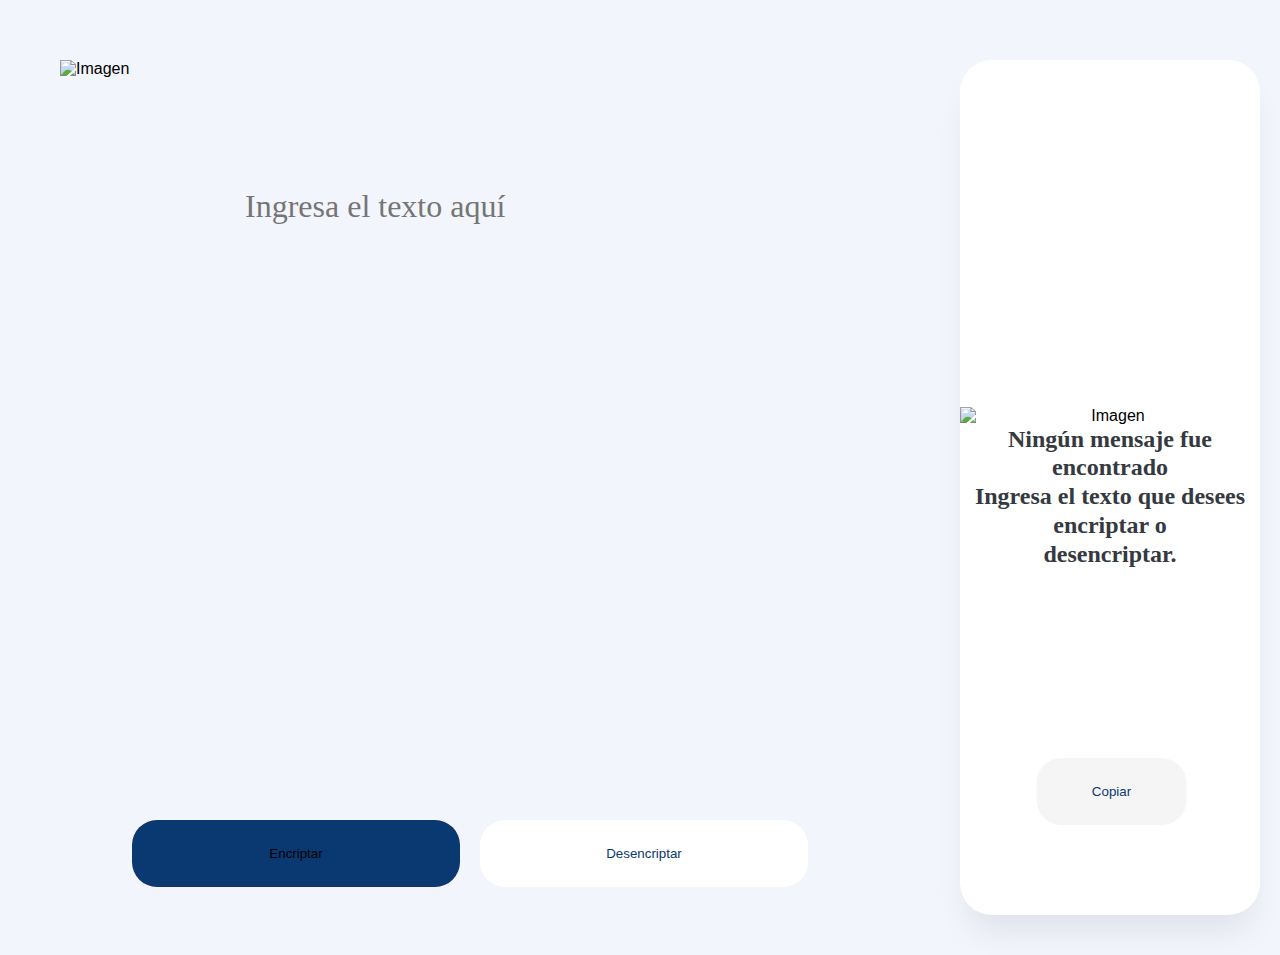
==== index.html @ b9395d69 "Avances16" ====
<!DOCTYPE html>
<html>
<head>
    <meta charset="UTF-8">
    <meta name="viewport" content="width=device-width, initial-scale=1.0">
    <title>Encriptador y desencriptador de texto</title>
    <link rel="stylesheet" href="style.css"> 
</head>
<body>
    

    <div class="image-container" style="border-radius: 32px; background: var(--white, #FFF); box-shadow: 0px 24px 32px -8px rgba(0, 0, 0, 0.08);">
        <img src="C:\Users\exiao\OneDrive\Escritorio\Alura\Proyecto_AluraLatam\Imagen1.png" alt="Imagen" />

        <div class="result">
            <div id="internal-text">
                <p>Ningún mensaje fue </p>
                     <p>encontrado</p>
            </div>

             <div id="my-container">
                <p>Ingresa el texto que desees encriptar o</p>
                <p>desencriptar.</p>
              </div>


            <div id="texto-dos-lineas"></div>
            <button class="copy custom-button" onclick="copyResult()">Copiar</button>
          </div>
          
    </div>

    <div class="image-ta">
        <img src="C:\Users\exiao\OneDrive\Escritorio\Alura\Proyecto_AluraLatam\Logo.png" alt="Imagen" class="image-t">
    </div>

    
  
    
    <div class="input-container">
        <input type="text" id="external-text" placeholder="Ingresa el texto aquí">
    </div>


    <div class="button-container">
        <button class="encrypt-button" onclick="encryptText()">Encriptar</button>
        <span style="margin: 10px;"></span>
        <button class="decrypt-button" onclick="decryptText()">Desencriptar</button>
    </div>
    
    <script src="script.js"></script>
</body>
</html>
---- style.css ----
body {
    font-family: Arial, sans-serif;
    margin: 0;
    padding: 20px;
    background: var(--light-blue-light-blue-100, #F3F5FC);
}

.image-ta {
    position: relative;
    margin-left: 40px;
    margin-top: 40px;
    position: absolute;
top: 20px; 
left: 20px; 
}

.image-ta .image-t {
    width: 120px;
    height: 48px;
    flex-shrink: 0;
}

h1 {
    text-align: center;
}

label {
    display: block;
    margin-bottom: 10px;
}

.input-container {
    position: relative;
    margin-left: 225px;
    margin-top: 168px;
position: absolute;
top: 20px; 
left: 20px; 

}


.input-container input[type="text"] {
    background: var(--color-main);
    height: 100%;
    width: 100%;
    padding: 0;
    border: 0;
    outline: none;
    border-color: none;
    font-family: Inter;
    font-weight: 400;
    font-size: 32px;
    color: var(--color-accent-1);
    resize: none;
    text-align: none ;
    
}

input[type="text"]:focus {
    border-color: #0A3871;
}

.button-container {
    display: flex;
    justify-content: center;
    margin-top: 800px;
}

button {
    width: 40%;
    height: 67px;
    border-radius: 25px;
    border: 1px;
    padding: 24px;
    gap: 8px;
}

.encrypt-button {
    width: 328px;
    height: 67px;
    border-radius: 25px;
    border: 1px;
    padding: 24px;
    gap: 8px;
    background-color: #0A3871;

}

.decrypt-button {
    width: 328px;
    height: 67px;
    border-radius: 25px;
    border: 1px;
    padding: 24px;
    gap: 8px;
    background-color: white;
    color: #0A3871;
}

.copy {
    width: 150px;
    height: 67px;
    border-radius: 25px;
    border: 1px;
    padding: 24px;
    gap: 8px;
    background-color: whitesmoke;
    color: #0A3871;
    margin-top: 370px;
}

.custom-button {
    position: absolute;
    bottom: 75px; 
    transform: translateX(1%);
  }
  


  .result {
    display: flex;
    flex-direction: column;
    align-self: stretch;
    align-items: center;
    margin: 0 auto; /* Centrar horizontalmente */
    text-align: center; /* Centrar verticalmente */
    word-wrap: break-word; /* Dividir palabras largas */
    line-height: 1.2; /* Altura de línea */
  }

  .result p {
    color: var(--gray-gray-500, #343A40);
    text-align: center;
    font-size: 24px;
    font-family: Inter;
    font-style: normal;
    font-weight: 700;
    line-height: 120%;
    margin: 0px 0; /* Ajusta el valor*/
  }

  .result #my-container  {
    color: var(--gray-gray-400, #495057);
    text-align: center;
    font-size: 16px;
    font-family: Inter;
    font-style: normal;
    font-weight: 400;
    line-height: 150%;
  }


input.no-border {
    border: none;
    outline: none;
  }
  

.image-container {
    max-width: 90%;
    height: auto;
    margin: 40px auto; 
    text-align: center;
    display: flex;
    flex-direction: column;
    align-items: center;
    justify-content: center;
    width: 400px;
    height: 855px;
    flex-shrink: 0;
    float: right;
    max-width: 300px;
    margin-left: 40px;
}


.image-container img {
    width: 100%;
    height: auto;
}
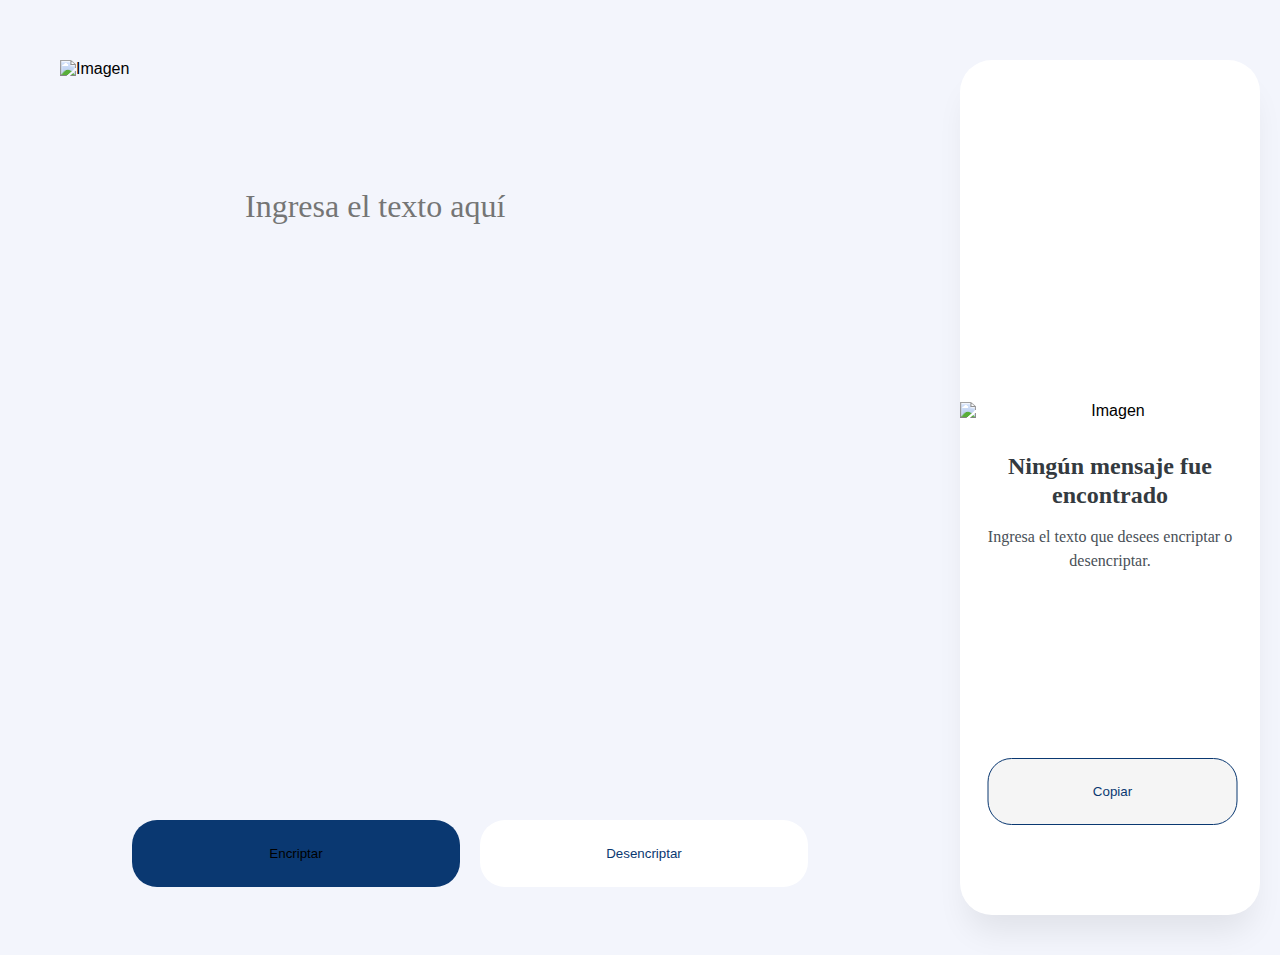
==== commit a8e31389: "OK" ====
--- a/index.html
+++ b/index.html
@@ -17,18 +17,18 @@
                 <p>Ningún mensaje fue </p>
                      <p>encontrado</p>
             </div>
-
-             <div id="my-container">
-                <p>Ingresa el texto que desees encriptar o</p>
-                <p>desencriptar.</p>
-              </div>
-
-
+        <div class="result2">
+            <p class="message1">Ingresa el texto que desees encriptar o</p>
+            <p class="message1">             desencriptar.</p>
+        </div>
             <div id="texto-dos-lineas"></div>
             <button class="copy custom-button" onclick="copyResult()">Copiar</button>
           </div>
           
     </div>
+
+
+
 
     <div class="image-ta">
         <img src="C:\Users\exiao\OneDrive\Escritorio\Alura\Proyecto_AluraLatam\Logo.png" alt="Imagen" class="image-t">
--- a/style.css
+++ b/style.css
@@ -99,7 +99,7 @@
 }
 
 .copy {
-    width: 150px;
+    width: 250px;
     height: 67px;
     border-radius: 25px;
     border: 1px;
@@ -108,6 +108,8 @@
     background-color: whitesmoke;
     color: #0A3871;
     margin-top: 370px;
+    border-radius: 24px;
+    border: 1px solid var(--dark-blue-dark-blue-300, #0A3871);
 }
 
 .custom-button {
@@ -123,10 +125,16 @@
     flex-direction: column;
     align-self: stretch;
     align-items: center;
-    margin: 0 auto; /* Centrar horizontalmente */
-    text-align: center; /* Centrar verticalmente */
-    word-wrap: break-word; /* Dividir palabras largas */
-    line-height: 1.2; /* Altura de línea */
+    margin: 0 auto; 
+    text-align: center;
+    word-wrap: break-word;
+    line-height: 1.2; 
+    padding-top: 32px;
+  }
+
+ .result2 {
+        
+        padding-top: 16px;
   }
 
   .result p {
@@ -137,10 +145,10 @@
     font-style: normal;
     font-weight: 700;
     line-height: 120%;
-    margin: 0px 0; /* Ajusta el valor*/
+    margin: 0px 0;
   }
 
-  .result #my-container  {
+  .result .message1 {
     color: var(--gray-gray-400, #495057);
     text-align: center;
     font-size: 16px;
@@ -148,6 +156,7 @@
     font-style: normal;
     font-weight: 400;
     line-height: 150%;
+    
   }
 
 
@@ -179,3 +188,5 @@
     width: 100%;
     height: auto;
 }
+
+
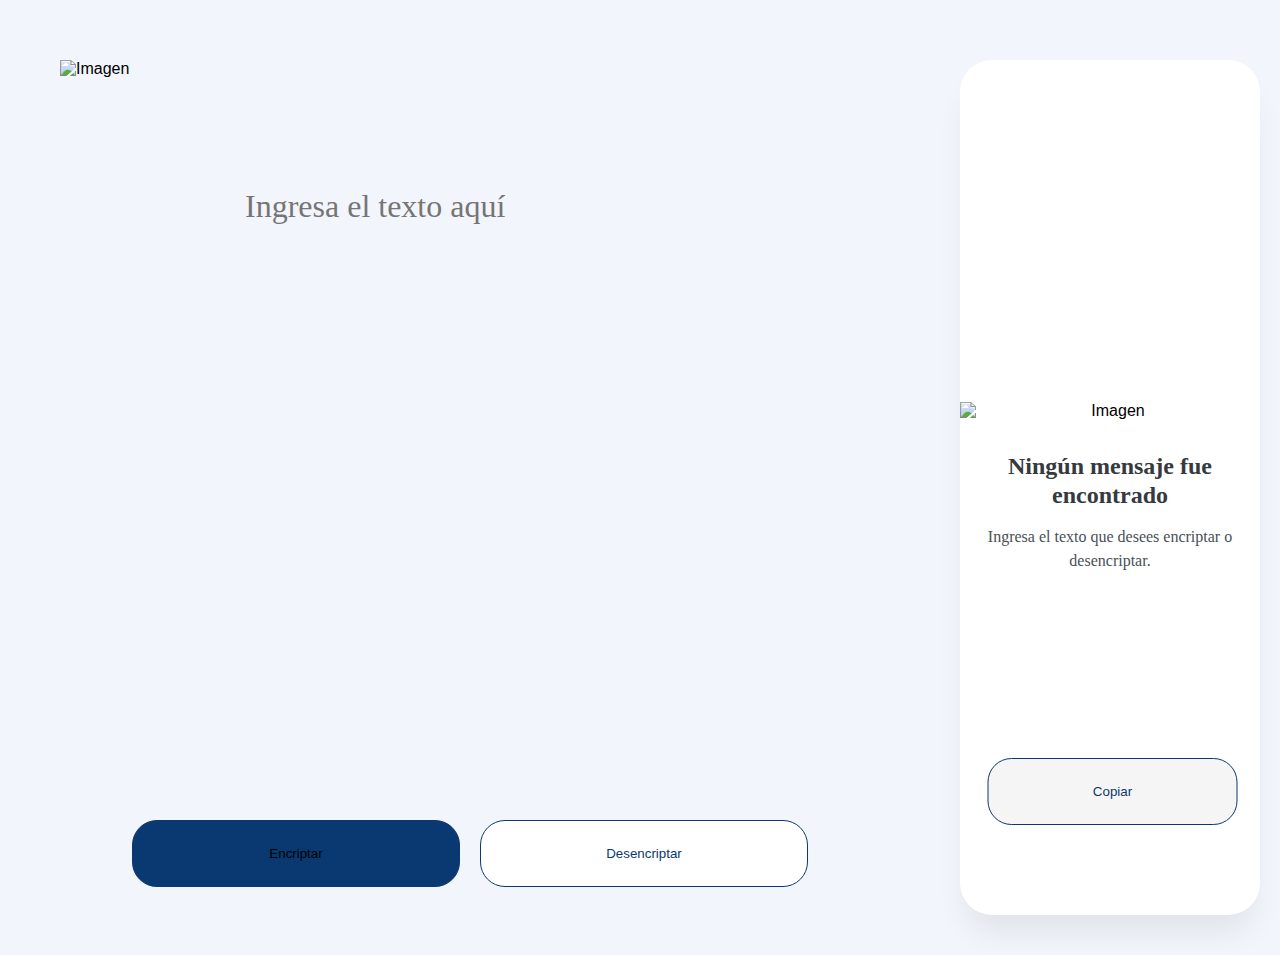
==== commit 669d1901: "Comentarios" ====
--- a/index.html
+++ b/index.html
@@ -4,50 +4,47 @@
     <meta charset="UTF-8">
     <meta name="viewport" content="width=device-width, initial-scale=1.0">
     <title>Encriptador y desencriptador de texto</title>
-    <link rel="stylesheet" href="style.css"> 
+    <link rel="stylesheet" href="style.css"> <!-- Archivo CSS para estilos de la página -->
 </head>
 <body>
     
-
+    <!-- Contenedor de la imagen -->
     <div class="image-container" style="border-radius: 32px; background: var(--white, #FFF); box-shadow: 0px 24px 32px -8px rgba(0, 0, 0, 0.08);">
         <img src="C:\Users\exiao\OneDrive\Escritorio\Alura\Proyecto_AluraLatam\Imagen1.png" alt="Imagen" />
 
+        <!-- Contenedor de resultados -->
         <div class="result">
             <div id="internal-text">
                 <p>Ningún mensaje fue </p>
-                     <p>encontrado</p>
+                <p>encontrado</p>
             </div>
         <div class="result2">
             <p class="message1">Ingresa el texto que desees encriptar o</p>
             <p class="message1">             desencriptar.</p>
         </div>
-            <div id="texto-dos-lineas"></div>
-            <button class="copy custom-button" onclick="copyResult()">Copiar</button>
-          </div>
-          
+        <div id="texto-dos-lineas"></div>
+        <button class="copy custom-button" onclick="copyResult()">Copiar</button>
+      </div>
+      
     </div>
 
-
-
-
+    <!-- Contenedor de la segunda imagen -->
     <div class="image-ta">
         <img src="C:\Users\exiao\OneDrive\Escritorio\Alura\Proyecto_AluraLatam\Logo.png" alt="Imagen" class="image-t">
     </div>
-
-    
   
-    
+    <!-- Contenedor del campo de entrada de texto -->
     <div class="input-container">
         <input type="text" id="external-text" placeholder="Ingresa el texto aquí">
     </div>
 
-
+    <!-- Contenedor de los botones -->
     <div class="button-container">
         <button class="encrypt-button" onclick="encryptText()">Encriptar</button>
         <span style="margin: 10px;"></span>
         <button class="decrypt-button" onclick="decryptText()">Desencriptar</button>
     </div>
     
-    <script src="script.js"></script>
+    <script src="script.js"></script> <!-- Archivo JavaScript para funcionalidad de la página -->
 </body>
-</html>+</html>
--- a/style.css
+++ b/style.css
@@ -2,7 +2,7 @@
     font-family: Arial, sans-serif;
     margin: 0;
     padding: 20px;
-    background: var(--light-blue-light-blue-100, #F3F5FC);
+    background: var(--light-blue-light-blue-100, #F3F5FC); /* Establece el fondo de la página */
 }
 
 .image-ta {
@@ -65,6 +65,7 @@
     display: flex;
     justify-content: center;
     margin-top: 800px;
+    
 }
 
 button {
@@ -84,6 +85,7 @@
     padding: 24px;
     gap: 8px;
     background-color: #0A3871;
+    border: 1px solid var(--dark-blue-dark-blue-300, #0A3871);
 
 }
 
@@ -96,6 +98,7 @@
     gap: 8px;
     background-color: white;
     color: #0A3871;
+    border: 1px solid var(--dark-blue-dark-blue-300, #0A3871);
 }
 
 .copy {
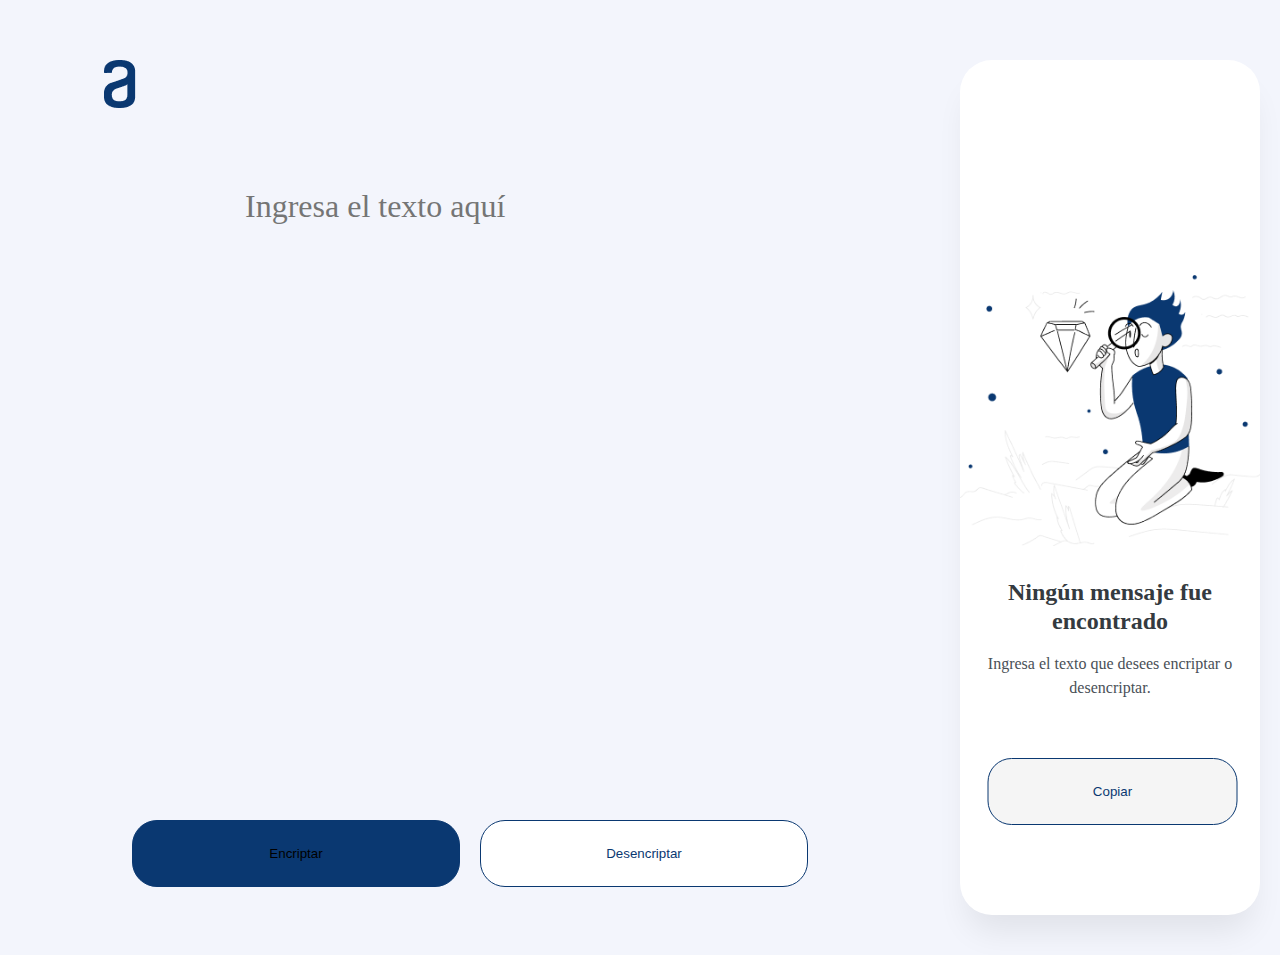
==== commit 495bf2d2: "Update index.html" ====
--- a/index.html
+++ b/index.html
@@ -10,7 +10,7 @@
     
     <!-- Contenedor de la imagen -->
     <div class="image-container" style="border-radius: 32px; background: var(--white, #FFF); box-shadow: 0px 24px 32px -8px rgba(0, 0, 0, 0.08);">
-        <img src="C:\Users\exiao\OneDrive\Escritorio\Alura\Proyecto_AluraLatam\Imagen1.png" alt="Imagen" />
+        <img src="Imagen1.png" alt="Imagen" />
 
         <!-- Contenedor de resultados -->
         <div class="result">
@@ -30,7 +30,7 @@
 
     <!-- Contenedor de la segunda imagen -->
     <div class="image-ta">
-        <img src="C:\Users\exiao\OneDrive\Escritorio\Alura\Proyecto_AluraLatam\Logo.png" alt="Imagen" class="image-t">
+        <img src="Logo.png" alt="Imagen" class="image-t">
     </div>
   
     <!-- Contenedor del campo de entrada de texto -->
